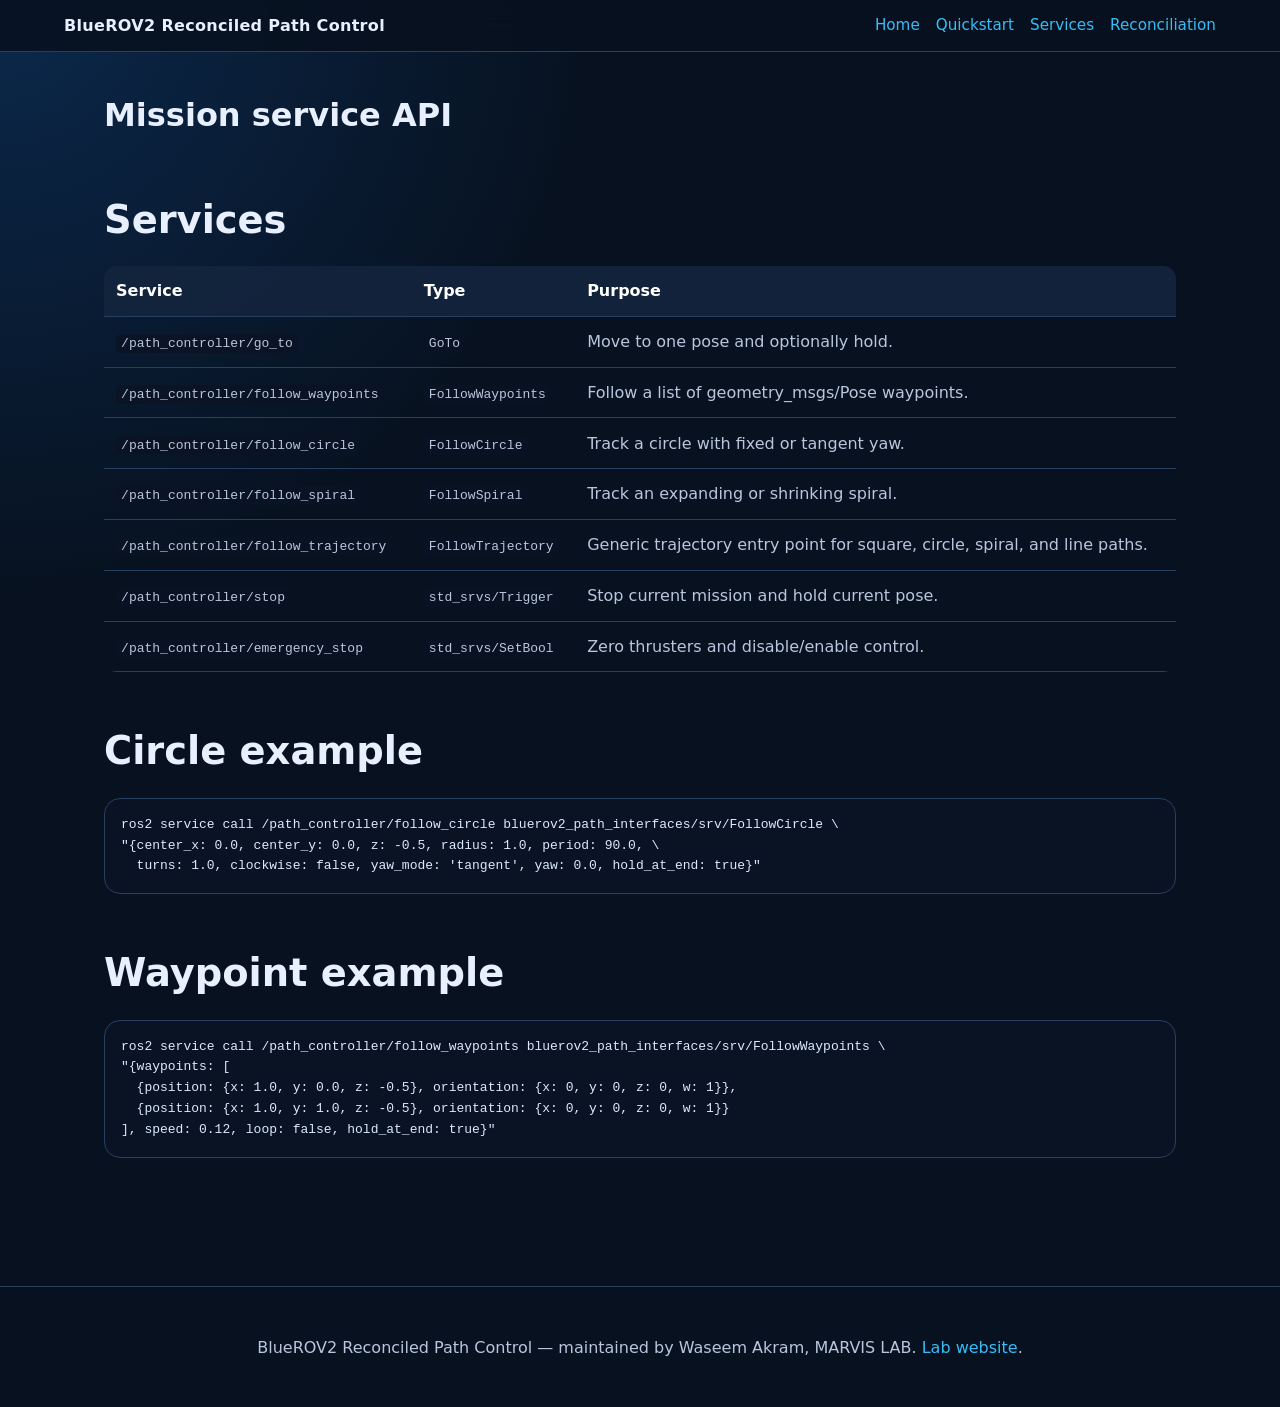
==== docs/api.html @ 1ddb502a "Initial clean release: BlueROV2 path control for DAVE/Gazebo" ====
<!doctype html>
<html lang="en"><head><meta charset="utf-8"/><meta name="viewport" content="width=device-width, initial-scale=1"/><title>Services | BlueROV2 Reconciled Path Control</title><link rel="stylesheet" href="assets/style.css"/></head>
<body><nav><div class="brand">BlueROV2 Reconciled Path Control</div><div class="links"><a href="index.html">Home</a><a href="quickstart.html">Quickstart</a><a href="api.html">Services</a><a href="reconciliation.html">Reconciliation</a></div></nav>
<main><h1>Mission service API</h1>
<section><h2>Services</h2>
<table><thead><tr><th>Service</th><th>Type</th><th>Purpose</th></tr></thead><tbody>
<tr><td><code>/path_controller/go_to</code></td><td><code>GoTo</code></td><td>Move to one pose and optionally hold.</td></tr>
<tr><td><code>/path_controller/follow_waypoints</code></td><td><code>FollowWaypoints</code></td><td>Follow a list of geometry_msgs/Pose waypoints.</td></tr>
<tr><td><code>/path_controller/follow_circle</code></td><td><code>FollowCircle</code></td><td>Track a circle with fixed or tangent yaw.</td></tr>
<tr><td><code>/path_controller/follow_spiral</code></td><td><code>FollowSpiral</code></td><td>Track an expanding or shrinking spiral.</td></tr>
<tr><td><code>/path_controller/follow_trajectory</code></td><td><code>FollowTrajectory</code></td><td>Generic trajectory entry point for square, circle, spiral, and line paths.</td></tr>
<tr><td><code>/path_controller/stop</code></td><td><code>std_srvs/Trigger</code></td><td>Stop current mission and hold current pose.</td></tr>
<tr><td><code>/path_controller/emergency_stop</code></td><td><code>std_srvs/SetBool</code></td><td>Zero thrusters and disable/enable control.</td></tr>
</tbody></table></section>
<section><h2>Circle example</h2>
<pre><code>ros2 service call /path_controller/follow_circle bluerov2_path_interfaces/srv/FollowCircle \
"{center_x: 0.0, center_y: 0.0, z: -0.5, radius: 1.0, period: 90.0, \
  turns: 1.0, clockwise: false, yaw_mode: 'tangent', yaw: 0.0, hold_at_end: true}"</code></pre>
</section>
<section><h2>Waypoint example</h2>
<pre><code>ros2 service call /path_controller/follow_waypoints bluerov2_path_interfaces/srv/FollowWaypoints \
"{waypoints: [
  {position: {x: 1.0, y: 0.0, z: -0.5}, orientation: {x: 0, y: 0, z: 0, w: 1}},
  {position: {x: 1.0, y: 1.0, z: -0.5}, orientation: {x: 0, y: 0, z: 0, w: 1}}
], speed: 0.12, loop: false, hold_at_end: true}"</code></pre>
</section>
</main><footer><p>BlueROV2 Reconciled Path Control &mdash; maintained by Waseem Akram, MARVIS LAB. <a href="https://drwa92.github.io/marvis-lab/">Lab website</a>.</p></footer>
</body></html>
---- docs/assets/style.css ----
:root {
  --bg: #07111f;
  --panel: #0f1d33;
  --panel2: #13243e;
  --text: #e8f0ff;
  --muted: #b9c6dd;
  --accent: #38bdf8;
  --accent2: #22c55e;
  --warn: #f59e0b;
  --line: #27405f;
  --code: #0a1324;
}
* { box-sizing: border-box; }
html { scroll-behavior: smooth; }
body {
  margin: 0;
  font-family: Inter, ui-sans-serif, system-ui, -apple-system, Segoe UI, Roboto, Arial, sans-serif;
  background: radial-gradient(circle at top left, #0b284b 0, var(--bg) 38rem);
  color: var(--text);
  line-height: 1.6;
}
a { color: var(--accent); text-decoration: none; }
a:hover { text-decoration: underline; }
nav {
  position: sticky;
  top: 0;
  z-index: 10;
  display: flex;
  align-items: center;
  justify-content: space-between;
  gap: 1rem;
  padding: 0.8rem min(6vw, 4rem);
  background: rgba(7,17,31,.86);
  backdrop-filter: blur(12px);
  border-bottom: 1px solid var(--line);
}
nav .brand { font-weight: 800; letter-spacing: .02em; }
nav .links { display: flex; gap: 1rem; flex-wrap: wrap; font-size: .95rem; }
.hero {
  padding: 5rem min(6vw, 4rem) 3rem;
  max-width: 1200px;
  margin: 0 auto;
  display: grid;
  grid-template-columns: minmax(0, 1.1fr) minmax(280px, .9fr);
  gap: 2rem;
  align-items: center;
}
.hero h1 { font-size: clamp(2.2rem, 5vw, 4.8rem); line-height: 1.04; margin: 0 0 1rem; }
.hero p { color: var(--muted); font-size: 1.12rem; }
.badges { display: flex; flex-wrap: wrap; gap: .6rem; margin: 1.4rem 0; }
.badge { border: 1px solid var(--line); background: rgba(19,36,62,.75); border-radius: 999px; padding: .35rem .75rem; color: var(--muted); font-size: .9rem; }
.actions { display: flex; gap: .8rem; flex-wrap: wrap; margin-top: 1.5rem; }
.button { display: inline-flex; align-items: center; border-radius: .75rem; padding: .75rem 1rem; font-weight: 700; border: 1px solid var(--line); background: var(--panel2); color: var(--text); }
.button.primary { background: linear-gradient(135deg, var(--accent), #2563eb); border-color: transparent; color: white; }
.card { background: linear-gradient(180deg, rgba(19,36,62,.92), rgba(15,29,51,.92)); border: 1px solid var(--line); border-radius: 1.25rem; padding: 1.25rem; box-shadow: 0 20px 70px rgba(0,0,0,.25); }
.diagram { width: 100%; min-height: 330px; }
main { max-width: 1200px; margin: 0 auto; padding: 1rem min(6vw, 4rem) 5rem; }
section { margin: 3rem 0; }
h2 { font-size: clamp(1.6rem, 3vw, 2.4rem); margin: 0 0 1rem; }
h3 { margin-top: 1.6rem; }
.grid { display: grid; grid-template-columns: repeat(auto-fit, minmax(240px, 1fr)); gap: 1rem; }
.feature { background: rgba(15,29,51,.78); border: 1px solid var(--line); border-radius: 1rem; padding: 1rem; }
.feature h3 { margin-top: 0; }
pre { background: var(--code); border: 1px solid var(--line); border-radius: 1rem; padding: 1rem; overflow-x: auto; color: #dbeafe; }
code { background: rgba(10,19,36,.8); padding: .12rem .32rem; border-radius: .35rem; }
pre code { background: none; padding: 0; }
table { width: 100%; border-collapse: collapse; overflow: hidden; border-radius: .8rem; }
th, td { border-bottom: 1px solid var(--line); padding: .75rem; text-align: left; }
th { color: white; background: rgba(19,36,62,.9); }
td { color: var(--muted); }
.callout { border-left: 4px solid var(--accent2); background: rgba(34,197,94,.08); padding: .9rem 1rem; border-radius: .5rem; color: var(--muted); }
.warning { border-left-color: var(--warn); background: rgba(245,158,11,.09); }
footer { border-top: 1px solid var(--line); color: var(--muted); padding: 2rem min(6vw, 4rem); text-align: center; }
@media (max-width: 800px) { .hero { grid-template-columns: 1fr; padding-top: 3rem; } nav { align-items: flex-start; flex-direction: column; } }
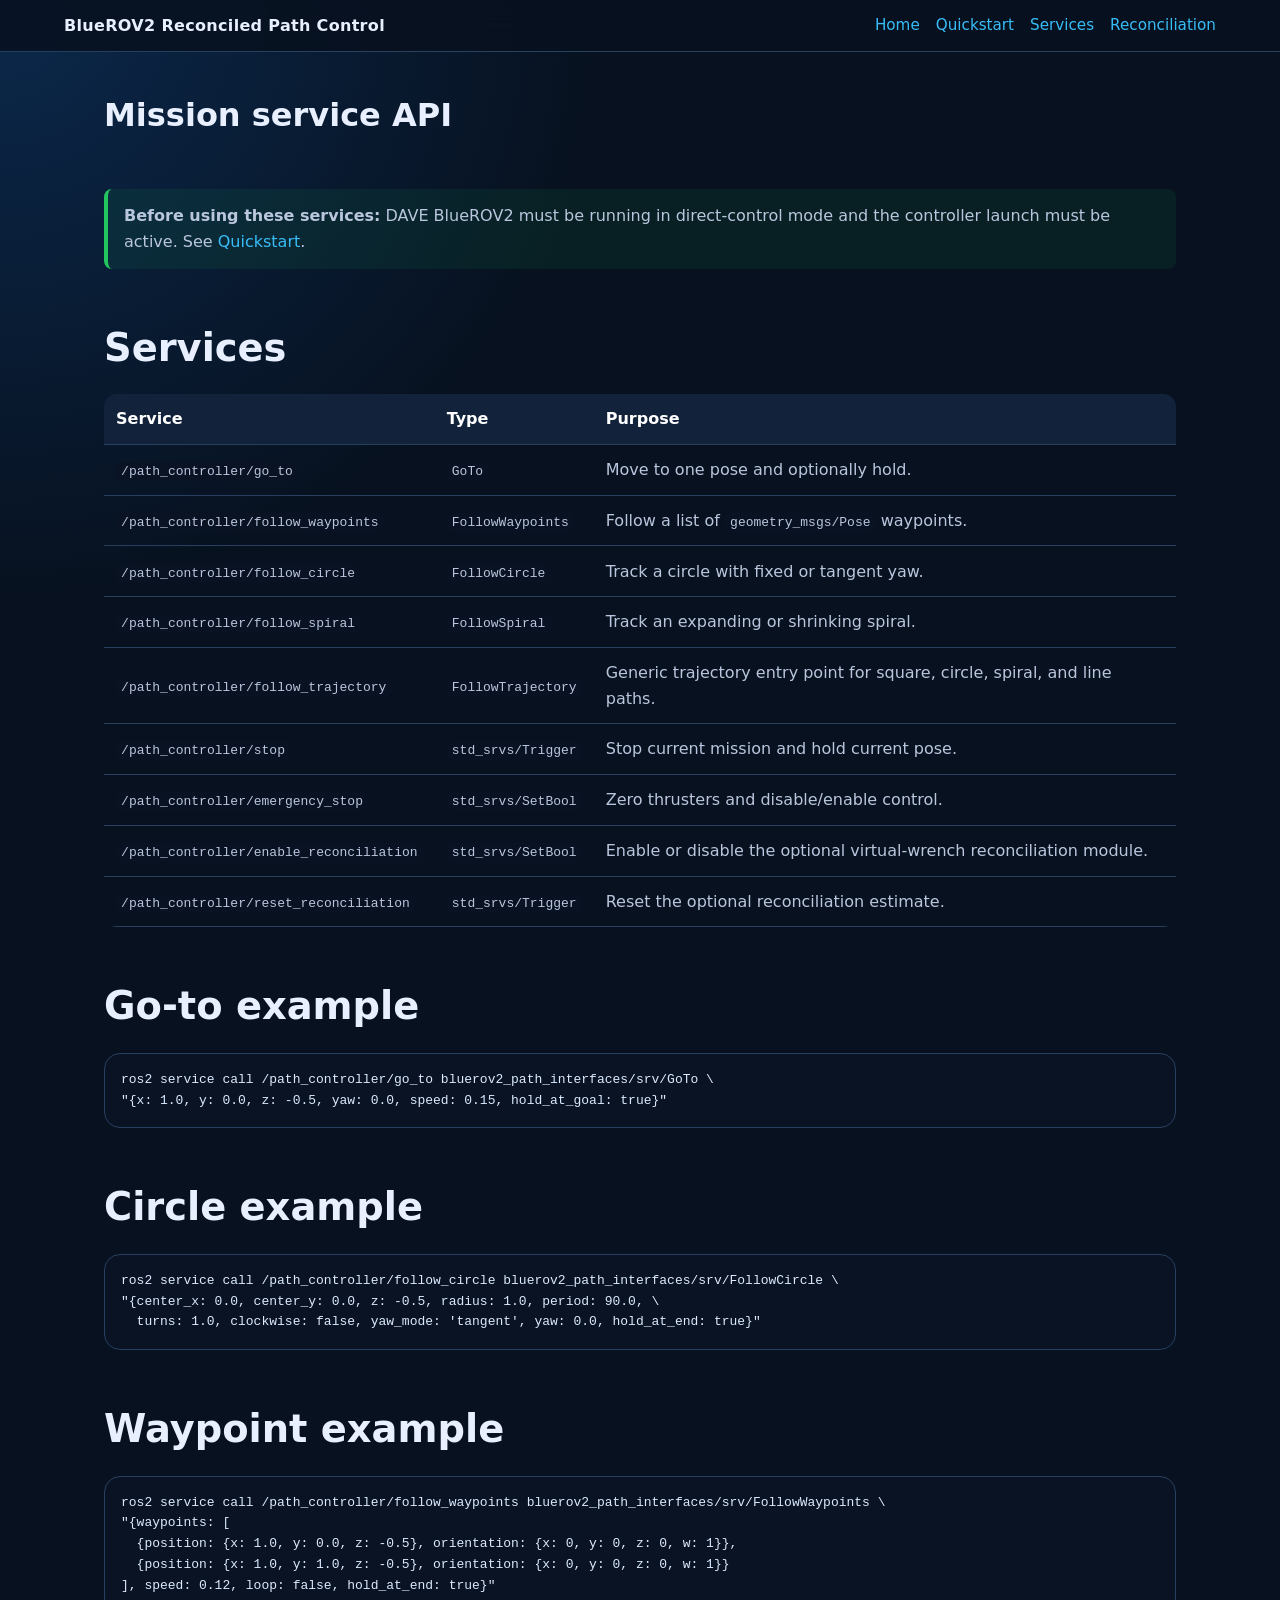
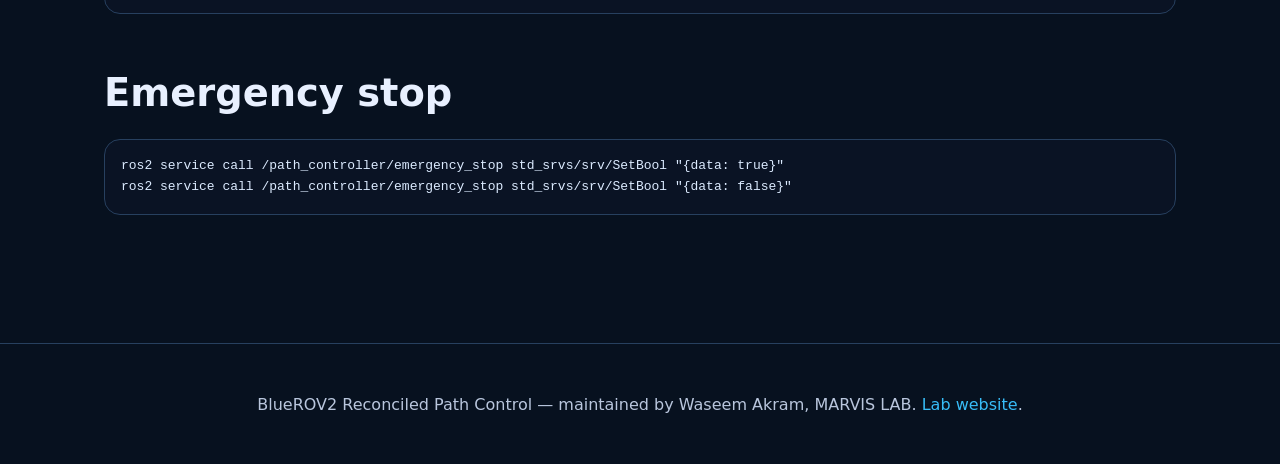
==== commit 614201c2: "Update GitHub Pages with DAVE simulator prerequisites" ====
--- a/docs/api.html
+++ b/docs/api.html
@@ -2,16 +2,25 @@
 <html lang="en"><head><meta charset="utf-8"/><meta name="viewport" content="width=device-width, initial-scale=1"/><title>Services | BlueROV2 Reconciled Path Control</title><link rel="stylesheet" href="assets/style.css"/></head>
 <body><nav><div class="brand">BlueROV2 Reconciled Path Control</div><div class="links"><a href="index.html">Home</a><a href="quickstart.html">Quickstart</a><a href="api.html">Services</a><a href="reconciliation.html">Reconciliation</a></div></nav>
 <main><h1>Mission service API</h1>
+<section class="callout"><strong>Before using these services:</strong> DAVE BlueROV2 must be running in direct-control mode and the controller launch must be active. See <a href="quickstart.html">Quickstart</a>.</section>
 <section><h2>Services</h2>
 <table><thead><tr><th>Service</th><th>Type</th><th>Purpose</th></tr></thead><tbody>
 <tr><td><code>/path_controller/go_to</code></td><td><code>GoTo</code></td><td>Move to one pose and optionally hold.</td></tr>
-<tr><td><code>/path_controller/follow_waypoints</code></td><td><code>FollowWaypoints</code></td><td>Follow a list of geometry_msgs/Pose waypoints.</td></tr>
+<tr><td><code>/path_controller/follow_waypoints</code></td><td><code>FollowWaypoints</code></td><td>Follow a list of <code>geometry_msgs/Pose</code> waypoints.</td></tr>
 <tr><td><code>/path_controller/follow_circle</code></td><td><code>FollowCircle</code></td><td>Track a circle with fixed or tangent yaw.</td></tr>
 <tr><td><code>/path_controller/follow_spiral</code></td><td><code>FollowSpiral</code></td><td>Track an expanding or shrinking spiral.</td></tr>
 <tr><td><code>/path_controller/follow_trajectory</code></td><td><code>FollowTrajectory</code></td><td>Generic trajectory entry point for square, circle, spiral, and line paths.</td></tr>
 <tr><td><code>/path_controller/stop</code></td><td><code>std_srvs/Trigger</code></td><td>Stop current mission and hold current pose.</td></tr>
 <tr><td><code>/path_controller/emergency_stop</code></td><td><code>std_srvs/SetBool</code></td><td>Zero thrusters and disable/enable control.</td></tr>
+<tr><td><code>/path_controller/enable_reconciliation</code></td><td><code>std_srvs/SetBool</code></td><td>Enable or disable the optional virtual-wrench reconciliation module.</td></tr>
+<tr><td><code>/path_controller/reset_reconciliation</code></td><td><code>std_srvs/Trigger</code></td><td>Reset the optional reconciliation estimate.</td></tr>
 </tbody></table></section>
+
+<section><h2>Go-to example</h2>
+<pre><code>ros2 service call /path_controller/go_to bluerov2_path_interfaces/srv/GoTo \
+"{x: 1.0, y: 0.0, z: -0.5, yaw: 0.0, speed: 0.15, hold_at_goal: true}"</code></pre>
+</section>
+
 <section><h2>Circle example</h2>
 <pre><code>ros2 service call /path_controller/follow_circle bluerov2_path_interfaces/srv/FollowCircle \
 "{center_x: 0.0, center_y: 0.0, z: -0.5, radius: 1.0, period: 90.0, \
@@ -24,5 +33,10 @@
   {position: {x: 1.0, y: 1.0, z: -0.5}, orientation: {x: 0, y: 0, z: 0, w: 1}}
 ], speed: 0.12, loop: false, hold_at_end: true}"</code></pre>
 </section>
+
+<section><h2>Emergency stop</h2>
+<pre><code>ros2 service call /path_controller/emergency_stop std_srvs/srv/SetBool "{data: true}"
+ros2 service call /path_controller/emergency_stop std_srvs/srv/SetBool "{data: false}"</code></pre>
+</section>
 </main><footer><p>BlueROV2 Reconciled Path Control &mdash; maintained by Waseem Akram, MARVIS LAB. <a href="https://drwa92.github.io/marvis-lab/">Lab website</a>.</p></footer>
 </body></html>
